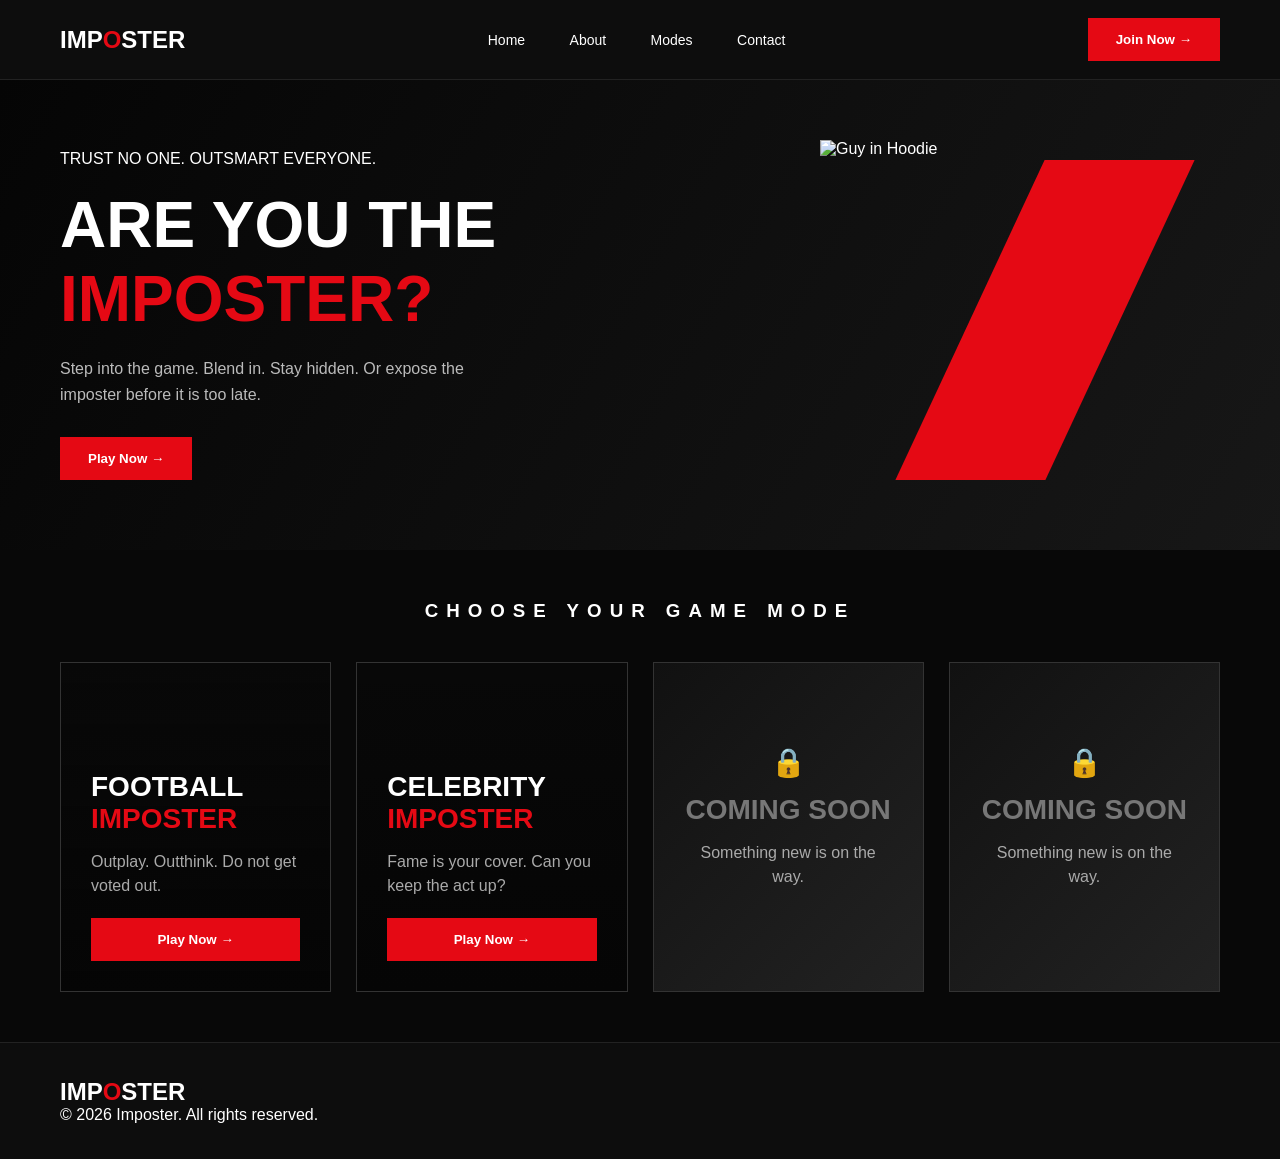
==== index.html @ 83793c0d "Add files via upload" ====
<!DOCTYPE html>
<html lang="en">
<head>
    <meta name="viewport" content="width=device-width, initial-scale=1.0" />
    <title>VeloVerse</title>
    <link rel="stylesheet" href="style.css" />
</head>
<body>
    <nav>
        <h1>IMP<span>O</span>STER</h1>
        <div>
            <a href="#">Home</a>
            <a href="#">About</a>
            <a href="#">Modes</a>
            <a href="#">Contact</a>
        </div>
        <button>Join Now →</button>
    </nav>

    <section class="hero">
        <div class="hero-text">
            <p>TRUST NO ONE. OUTSMART EVERYONE.</p>
            <h2>ARE YOU THE <span>IMPOSTER?</span></h2>
            <p class="desc">Step into the game. Blend in. Stay hidden. Or expose the imposter before it is too late.</p>
            <!-- Fixed: This button now calls the scroll function -->
            <button onclick="scrollToModes()">Play Now →</button>
        </div>
        <div class="hero-img">
            <div class="red-shape"></div>
            <div class="person">
            <img src="vailoVerse/images/guy.jpg" alt="Guy in Hoodie">
            </div>
        </div>
    </section>

    <section class="modes" id="modes">
        <h3>CHOOSE YOUR GAME MODE</h3>
        <div class="cards">
            <div class="card football">
                <h4>FOOTBALL <span>IMPOSTER</span></h4>
                <p>Outplay. Outthink. Do not get voted out.</p>
                
                <button onclick="playMode('football')">Play Now →</button>
            </div>
            <div class="card celebrity">
                <h4>CELEBRITY <span>IMPOSTER</span></h4>
                <p>Fame is your cover. Can you keep the act up?</p>
                
                <button onclick="playMode('celebrity')">Play Now →</button>
            </div>
            <div class="card locked">
                <h4>🔒</h4>
                <h4>COMING SOON</h4>
                <p>Something new is on the way.</p>
            </div>
            <div class="card locked">
                <h4>🔒</h4>
                <h4>COMING SOON</h4>
                <p>Something new is on the way.</p>
            </div>
        </div>
    </section>

    <footer>
        <h2>IMP<span>O</span>STER</h2>
        <p>© 2026 Imposter. All rights reserved.</p>
    </footer>

    <script src="script.js"></script>
</body>
</html>
---- style.css ----
* {
  margin: 0;
  padding: 0;
  box-sizing: border-box;
  font-family: Arial, sans-serif;
}

body {
  background: #080808;
  color: white;
}

nav {
  height: 80px;
  padding: 0 60px;
  display: flex;
  align-items: center;
  justify-content: space-between;
  background: #0d0d0d;
  border-bottom: 1px solid #222;
}

nav h1 span,
footer span {
  color: #e50914;
}

nav a {
  color: white;
  text-decoration: none;
  margin: 0 20px;
  font-size: 14px;
}

button {
  background: #e50914;
  color: white;
  border: none;
  padding: 14px 28px;
  cursor: pointer;
  font-weight: bold;
  transition: 0.3s;
}

button:hover {
  background: white;
  color: #e50914;
}

.hero {
  min-height: 430px;
  display: flex;
  align-items: center;
  justify-content: space-between;
  padding: 60px;
  background: linear-gradient(120deg, #050505, #171717);
}

.hero-text {
  width: 50%;
}

.hero-text h2 {
  font-size: 64px;
  margin: 20px 0;
}

.hero-text h2 span {
  color: #e50914;
  display: block;
}

.desc {
  color: #bbb;
  max-width: 440px;
  line-height: 1.6;
  margin-bottom: 30px;
}

.hero-img {
  width: 45%;
  height: 350px;
  position: relative;
}

.red-shape {
  position: absolute;
  right: 100px;
  top: 20px;
  width: 150px;
  height: 320px;
  background: #e50914;
  transform: skewX(-25deg);
}

.person {
  position: absolute;
  right: 0;
  top: 0;
  width: 400px;
  height: 400px;
  /* Use the link below */
  background: url('guy.png') no-repeat center right;
  background-size: contain;
  z-index: 2; /* This keeps him in front of the red mark */
}
.modes {
  padding: 50px 60px;
}

.modes h3 {
  text-align: center;
  letter-spacing: 8px;
  margin-bottom: 40px;
}

.cards {
  display: grid;
  grid-template-columns: repeat(4, 1fr);
  gap: 25px;
}

.card {
  height: 330px;
  padding: 30px;
  background: #111;
  border: 1px solid #333;
  display: flex;
  flex-direction: column;
  justify-content: flex-end;
  transition: 0.3s;
}

.card:hover {
  transform: translateY(-10px);
  border-color: #e50914;
}

.card h4 {
  font-size: 28px;
  margin-bottom: 15px;
}

.card h4 span {
  color: #e50914;
  display: block;
}

.card p {
  color: #aaa;
  line-height: 1.5;
  margin-bottom: 20px;
}

.football {
  background: linear-gradient(to top, #050505, transparent), url("https://images.unsplash.com/photo-1579952363873-27f3bade9f55") center/cover;
}

.celebrity {
  background: linear-gradient(to top, #050505, transparent), url("https://images.unsplash.com/photo-1516280440614-37939bbacd81") center/cover;
}

.locked {
  text-align: center;
  justify-content: center;
  background: linear-gradient(135deg, #111, #222);
  color: #777;
}

footer {
  padding: 35px 60px;
  background: #0d0d0d;
  border-top: 1px solid #222;
}

@media (max-width: 900px) {
  .hero {
    flex-direction: column;
  }

  .hero-text,
  .hero-img {
    width: 100%;
  }

  .cards {
    grid-template-columns: repeat(2, 1fr);
  }

  nav div {
    display: none;
  }
}

@media (max-width: 600px) {
  .cards {
    grid-template-columns: 1fr;
  }

  .hero-text h2 {
    font-size: 44px;
  }
}
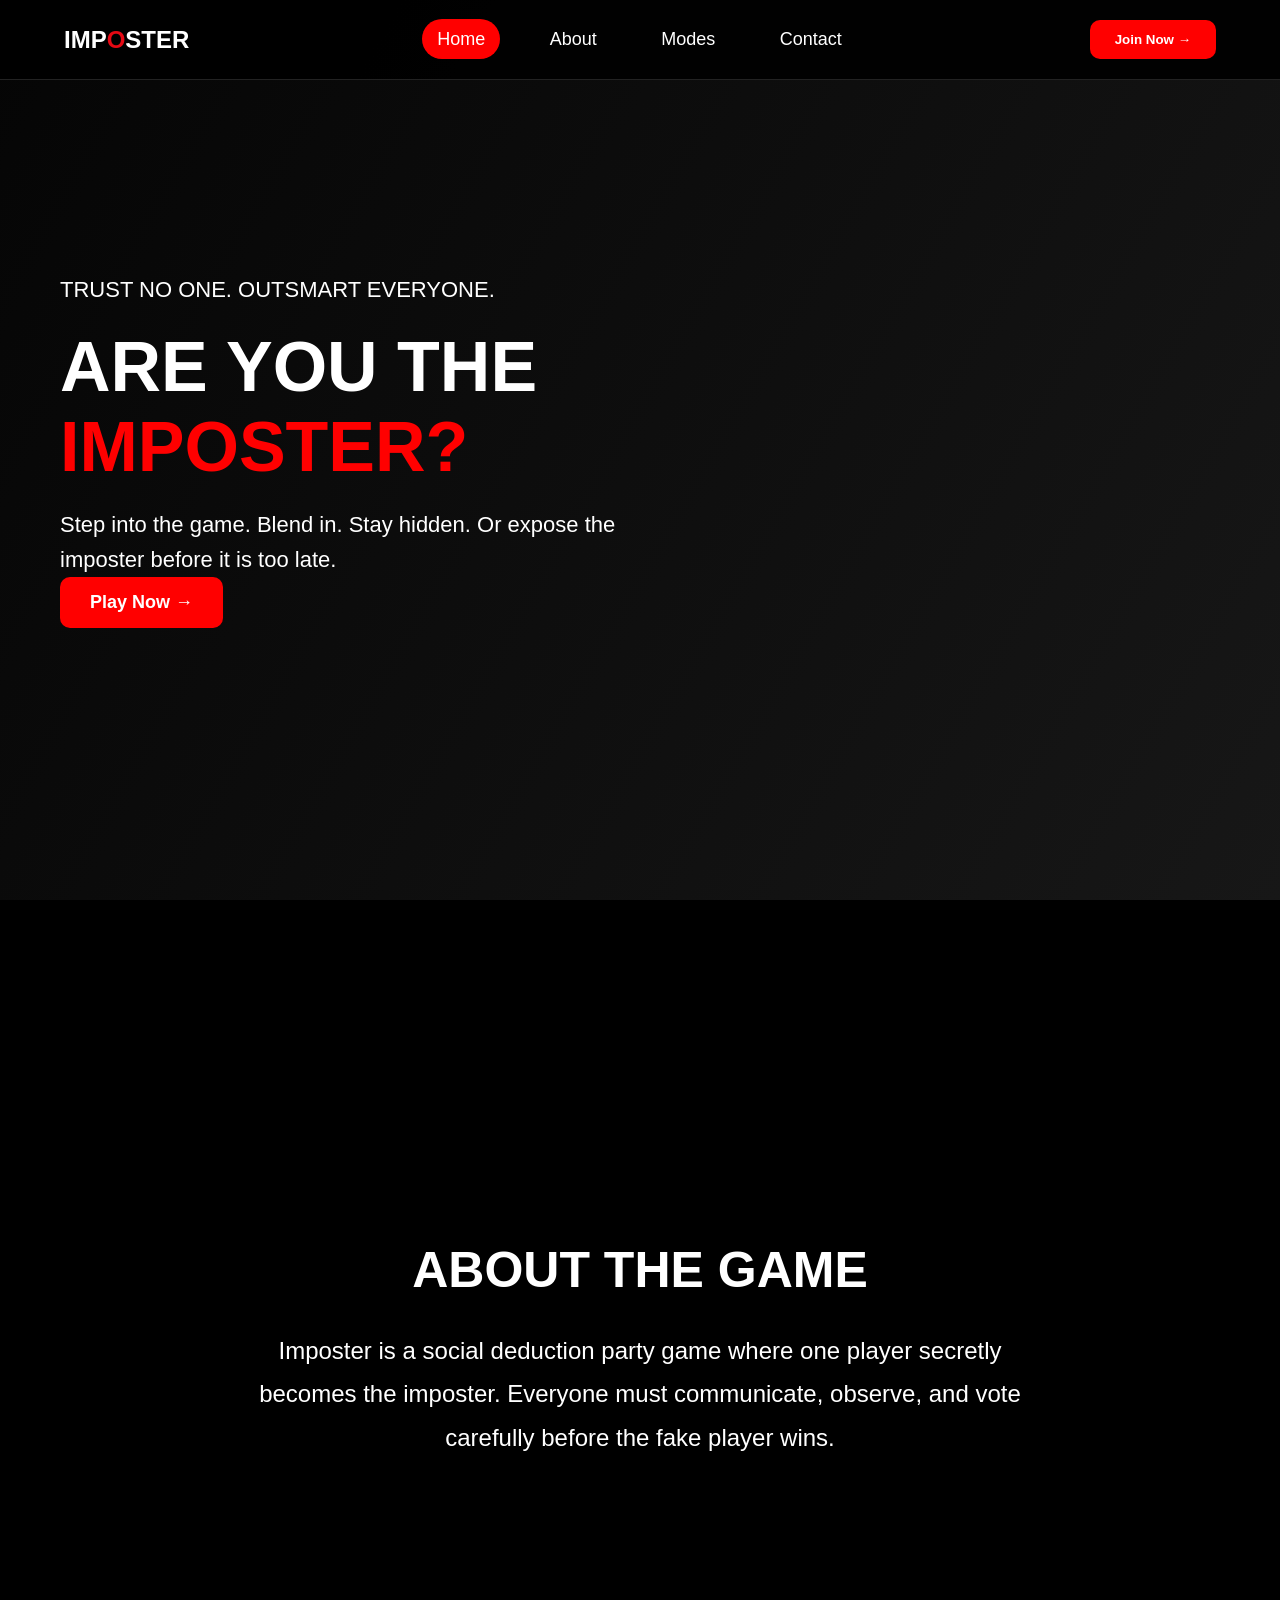
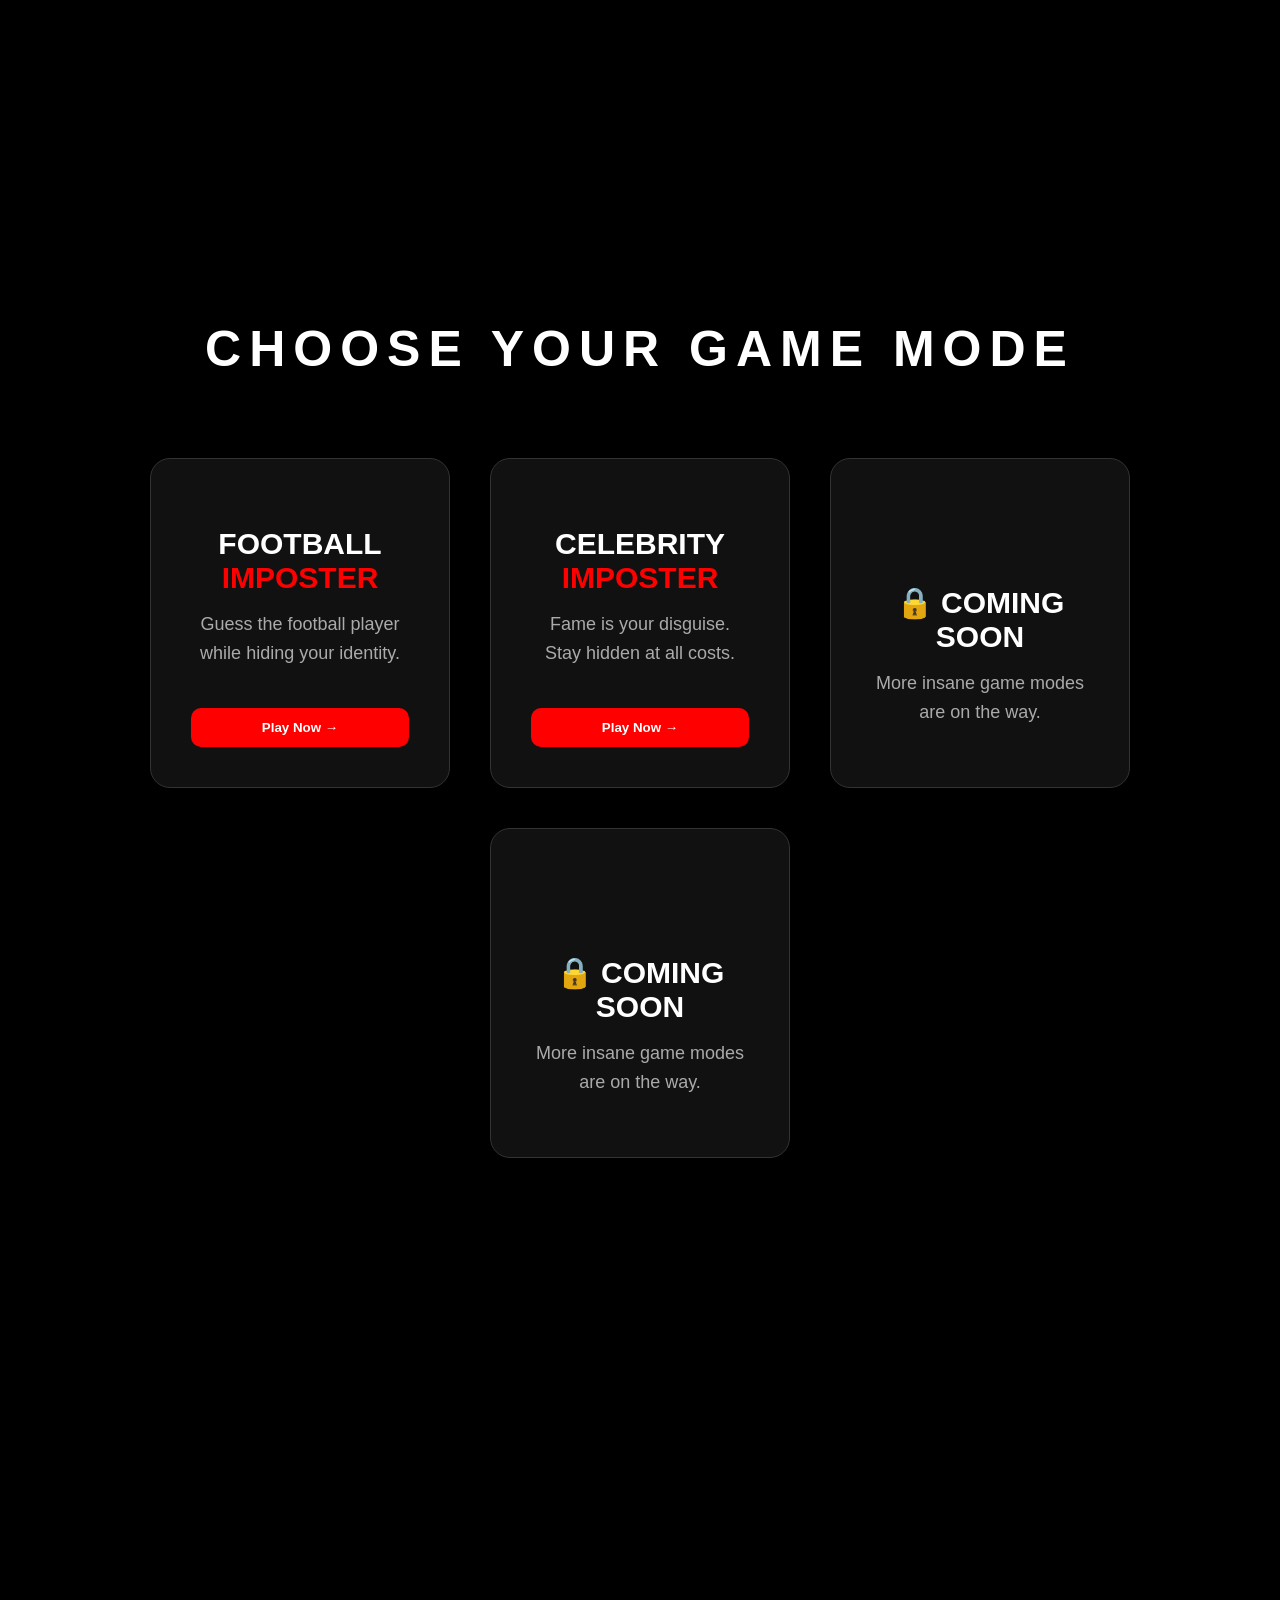
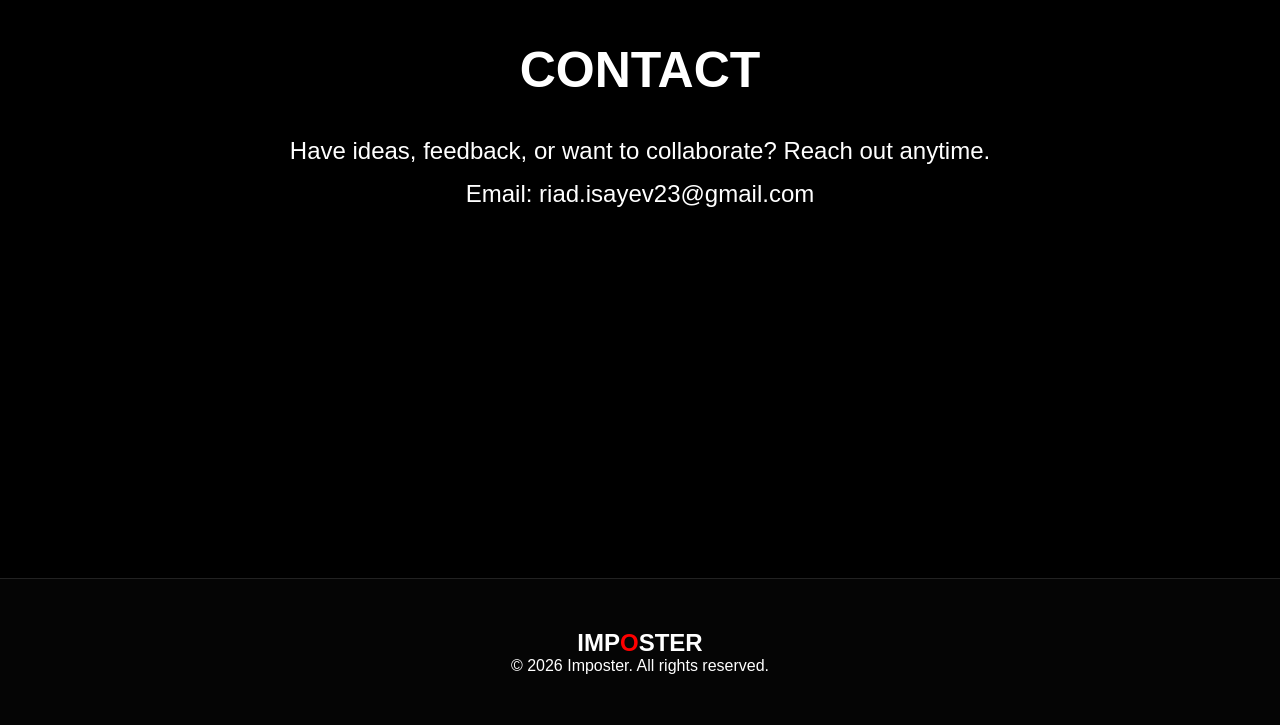
==== commit aec38337: "Add files via upload" ====
--- a/index.html
+++ b/index.html
@@ -1,73 +1,367 @@
 <!DOCTYPE html>
 <html lang="en">
+
 <head>
     <meta name="viewport" content="width=device-width, initial-scale=1.0" />
     <title>VeloVerse</title>
+
     <link rel="stylesheet" href="style.css" />
+
+    <style>
+
+        html {
+            scroll-behavior: smooth;
+        }
+
+        body {
+            margin: 0;
+            padding: 0;
+            background: black;
+            color: white;
+            font-family: Arial, sans-serif;
+        }
+
+        section {
+            min-height: 100vh;
+            padding: 100px 10%;
+            box-sizing: border-box;
+        }
+
+        .hero {
+            display: flex;
+            justify-content: space-between;
+            align-items: center;
+        }
+
+        .hero-text {
+            max-width: 600px;
+        }
+
+        .hero-text h2 {
+            font-size: 70px;
+        }
+
+        .hero-text p {
+            font-size: 22px;
+            line-height: 1.6;
+        }
+
+        .hero-text button {
+            padding: 15px 30px;
+            font-size: 18px;
+            border: none;
+            background: red;
+            color: white;
+            cursor: pointer;
+            border-radius: 10px;
+        }
+
+        .about,
+        .contact,
+        .modes {
+            display: flex;
+            flex-direction: column;
+            justify-content: center;
+            align-items: center;
+        }
+
+        .about h3,
+        .contact h3,
+        .modes h3 {
+            font-size: 50px;
+            margin-bottom: 30px;
+        }
+
+        .about p,
+        .contact p {
+            font-size: 24px;
+            max-width: 800px;
+            text-align: center;
+            line-height: 1.8;
+        }
+
+        .cards {
+            display: flex;
+            gap: 40px;
+            flex-wrap: wrap;
+            justify-content: center;
+            margin-top: 50px;
+        }
+
+        .card {
+            width: 300px;
+            padding: 40px;
+            background: #111;
+            border-radius: 20px;
+            text-align: center;
+        }
+
+        .card h4 {
+            font-size: 30px;
+        }
+
+        .card p {
+            font-size: 18px;
+            line-height: 1.6;
+        }
+
+        .card button {
+            margin-top: 20px;
+            padding: 12px 25px;
+            border: none;
+            background: red;
+            color: white;
+            border-radius: 10px;
+            cursor: pointer;
+        }
+
+        nav {
+            position: fixed;
+            width: 100%;
+            top: 0;
+            left: 0;
+            background: rgba(0,0,0,0.9);
+            display: flex;
+            justify-content: space-between;
+            align-items: center;
+            padding: 20px 5%;
+            z-index: 1000;
+            box-sizing: border-box;
+        }
+
+        nav a {
+            color: white;
+            text-decoration: none;
+            margin: 0 15px;
+            font-size: 18px;
+        }
+
+        nav button {
+            padding: 12px 25px;
+            border: none;
+            background: red;
+            color: white;
+            border-radius: 10px;
+            cursor: pointer;
+        }
+
+        footer {
+            text-align: center;
+            padding: 50px;
+            background: #050505;
+        }
+
+    </style>
 </head>
+
 <body>
+
     <nav>
+
         <h1>IMP<span>O</span>STER</h1>
+
         <div>
-            <a href="#">Home</a>
-            <a href="#">About</a>
-            <a href="#">Modes</a>
-            <a href="#">Contact</a>
+            <a href="#home">Home</a>
+            <a href="#about">About</a>
+            <a href="#modes">Modes</a>
+            <a href="#contact">Contact</a>
         </div>
-        <button>Join Now →</button>
+
+        <button onclick="scrollToModes()">
+            Join Now →
+        </button>
+
     </nav>
 
-    <section class="hero">
+    <!-- HERO -->
+
+    <section class="hero" id="home">
+
         <div class="hero-text">
+
             <p>TRUST NO ONE. OUTSMART EVERYONE.</p>
-            <h2>ARE YOU THE <span>IMPOSTER?</span></h2>
-            <p class="desc">Step into the game. Blend in. Stay hidden. Or expose the imposter before it is too late.</p>
-            <!-- Fixed: This button now calls the scroll function -->
-            <button onclick="scrollToModes()">Play Now →</button>
+
+            <h2>
+                ARE YOU THE <span style="color:red;">IMPOSTER?</span>
+            </h2>
+
+            <p>
+                Step into the game. Blend in. Stay hidden.
+                Or expose the imposter before it is too late.
+            </p>
+
+            <button onclick="scrollToModes()">
+                Play Now →
+            </button>
+
         </div>
+
         <div class="hero-img">
-            <div class="red-shape"></div>
-            <div class="person">
-            <img src="vailoVerse/images/guy.jpg" alt="Guy in Hoodie">
+
+        </div>
+
+    </section>
+
+    <!-- ABOUT -->
+
+    <section id="about" class="about">
+
+        <h3>ABOUT THE GAME</h3>
+
+        <p>
+            Imposter is a social deduction party game where one player
+            secretly becomes the imposter. Everyone must communicate,
+            observe, and vote carefully before the fake player wins.
+        </p>
+
+    </section>
+
+    <!-- MODES -->
+
+    <section class="modes" id="modes">
+
+        <h3>CHOOSE YOUR GAME MODE</h3>
+
+        <div class="cards">
+
+            <div class="card">
+
+                <h4>
+                    FOOTBALL <span style="color:red;">IMPOSTER</span>
+                </h4>
+
+                <p>
+                    Guess the football player while hiding your identity.
+                </p>
+
+                <button onclick="playMode('football')">
+                    Play Now →
+                </button>
+
             </div>
+
+            <div class="card">
+
+                <h4>
+                    CELEBRITY <span style="color:red;">IMPOSTER</span>
+                </h4>
+
+                <p>
+                    Fame is your disguise. Stay hidden at all costs.
+                </p>
+
+                <button onclick="playMode('celebrity')">
+                    Play Now →
+                </button>
+
+            </div>
+
+            <div class="card">
+
+                <h4>🔒 COMING SOON</h4>
+
+                <p>
+                    More insane game modes are on the way.
+                </p>
+
+            </div>
+
+            <div class="card">
+
+                <h4>🔒 COMING SOON</h4>
+
+                <p>
+                    More insane game modes are on the way.
+                </p>
+
+            </div>
+
         </div>
+
     </section>
 
-    <section class="modes" id="modes">
-        <h3>CHOOSE YOUR GAME MODE</h3>
-        <div class="cards">
-            <div class="card football">
-                <h4>FOOTBALL <span>IMPOSTER</span></h4>
-                <p>Outplay. Outthink. Do not get voted out.</p>
-                
-                <button onclick="playMode('football')">Play Now →</button>
-            </div>
-            <div class="card celebrity">
-                <h4>CELEBRITY <span>IMPOSTER</span></h4>
-                <p>Fame is your cover. Can you keep the act up?</p>
-                
-                <button onclick="playMode('celebrity')">Play Now →</button>
-            </div>
-            <div class="card locked">
-                <h4>🔒</h4>
-                <h4>COMING SOON</h4>
-                <p>Something new is on the way.</p>
-            </div>
-            <div class="card locked">
-                <h4>🔒</h4>
-                <h4>COMING SOON</h4>
-                <p>Something new is on the way.</p>
-            </div>
-        </div>
+    <!-- CONTACT -->
+
+    <section id="contact" class="contact">
+
+        <h3>CONTACT</h3>
+
+        <p>
+            Have ideas, feedback, or want to collaborate?
+            Reach out anytime.
+        </p>
+
+        <p>
+            Email: riad.isayev23@gmail.com
+        </p>
+
     </section>
 
+    <!-- FOOTER -->
+
     <footer>
-        <h2>IMP<span>O</span>STER</h2>
-        <p>© 2026 Imposter. All rights reserved.</p>
+
+        <h2>
+            IMP<span style="color:red;">O</span>STER
+        </h2>
+
+        <p>
+            © 2026 Imposter. All rights reserved.
+        </p>
+
     </footer>
 
-    <script src="script.js"></script>
+    <script>
+
+        function scrollToModes() {
+            document
+                .getElementById("modes")
+                .scrollIntoView({
+                    behavior: "smooth"
+                });
+        }
+
+        function playMode(mode) {
+
+            if (mode === "football") {
+                window.location.href = "football.html";
+            }
+
+            if (mode === "celebrity") {
+                window.location.href = "celebrity.html";
+            }
+
+        }
+
+    </script>
+
 </body>
+
 </html>
 
-
+<script>
+const sections = document.querySelectorAll("section");
+const navLinks = document.querySelectorAll("nav a");
+
+window.addEventListener("scroll", () => {
+  let current = "";
+
+  sections.forEach(section => {
+    const sectionTop = section.offsetTop - 120;
+    const sectionHeight = section.clientHeight;
+
+    if (window.scrollY >= sectionTop && window.scrollY < sectionTop + sectionHeight) {
+      current = section.getAttribute("id");
+    }
+  });
+
+  navLinks.forEach(link => {
+    link.classList.remove("active");
+
+    if (link.getAttribute("href") === "#" + current) {
+      link.classList.add("active");
+    }
+  });
+});
+</script>
+
--- a/style.css
+++ b/style.css
@@ -100,7 +100,7 @@
   width: 400px;
   height: 400px;
   /* Use the link below */
-  background: url('guy.png') no-repeat center right;
+  background: url('') no-repeat center right;
   background-size: contain;
   z-index: 2; /* This keeps him in front of the red mark */
 }
@@ -202,3 +202,57 @@
   }
 }
 
+html {
+    scroll-behavior: smooth;
+}
+
+section {
+    min-height: 100vh;
+    padding: 100px 10%;
+}
+
+.hero {
+    min-height: 100vh;
+}
+
+.about,
+.contact {
+    min-height: 100vh;
+    padding: 120px 10%;
+    display: flex;
+    flex-direction: column;
+    justify-content: center;
+    align-items: center;
+    text-align: center;
+}
+
+.about h3,
+.contact h3,
+.modes h3 {
+    font-size: 48px;
+    margin-bottom: 30px;
+}
+
+.about p,
+.contact p {
+    font-size: 24px;
+    max-width: 800px;
+    line-height: 1.7;
+}
+
+.modes {
+    min-height: 100vh;
+    padding: 120px 10%;
+}
+nav a {
+  color: white;
+  text-decoration: none;
+  padding: 10px 15px;
+  border-radius: 20px;
+  transition: 0.3s;
+}
+
+nav a.active {
+  background: red;
+  color: white;
+}
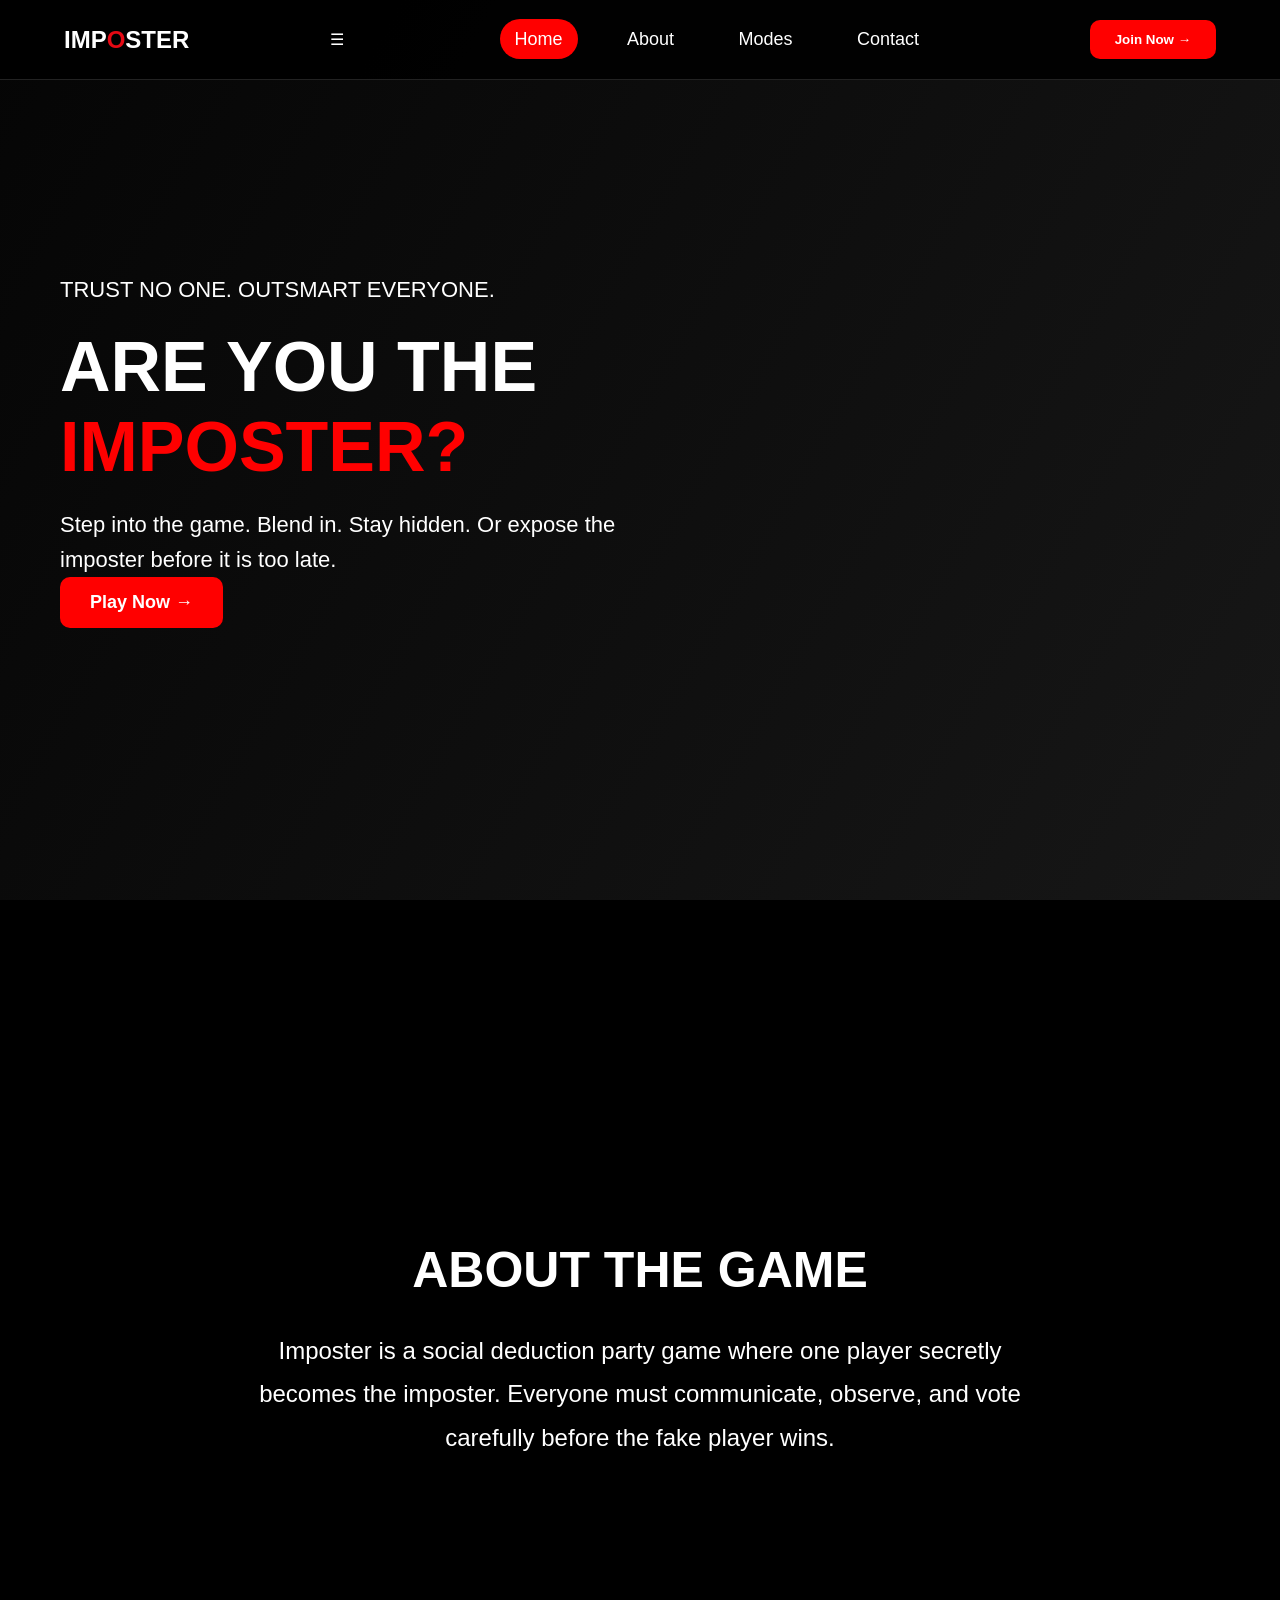
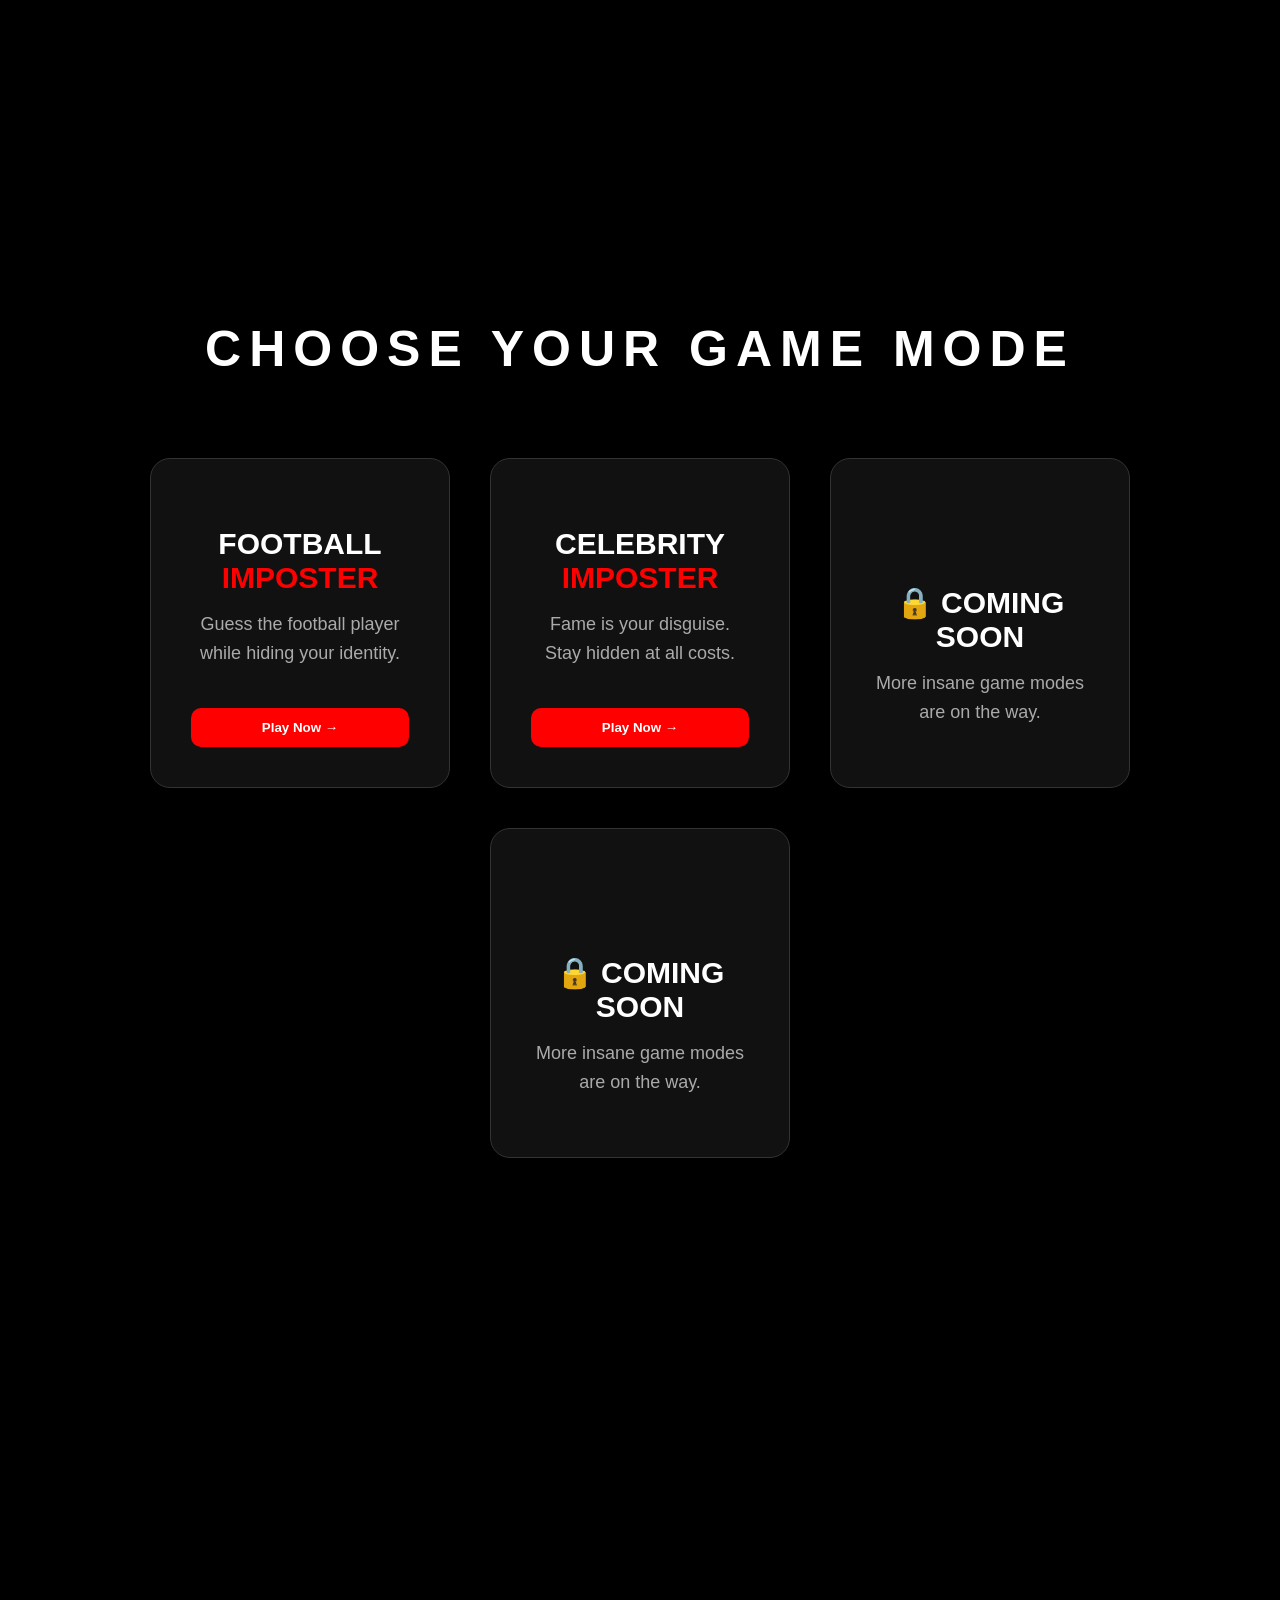
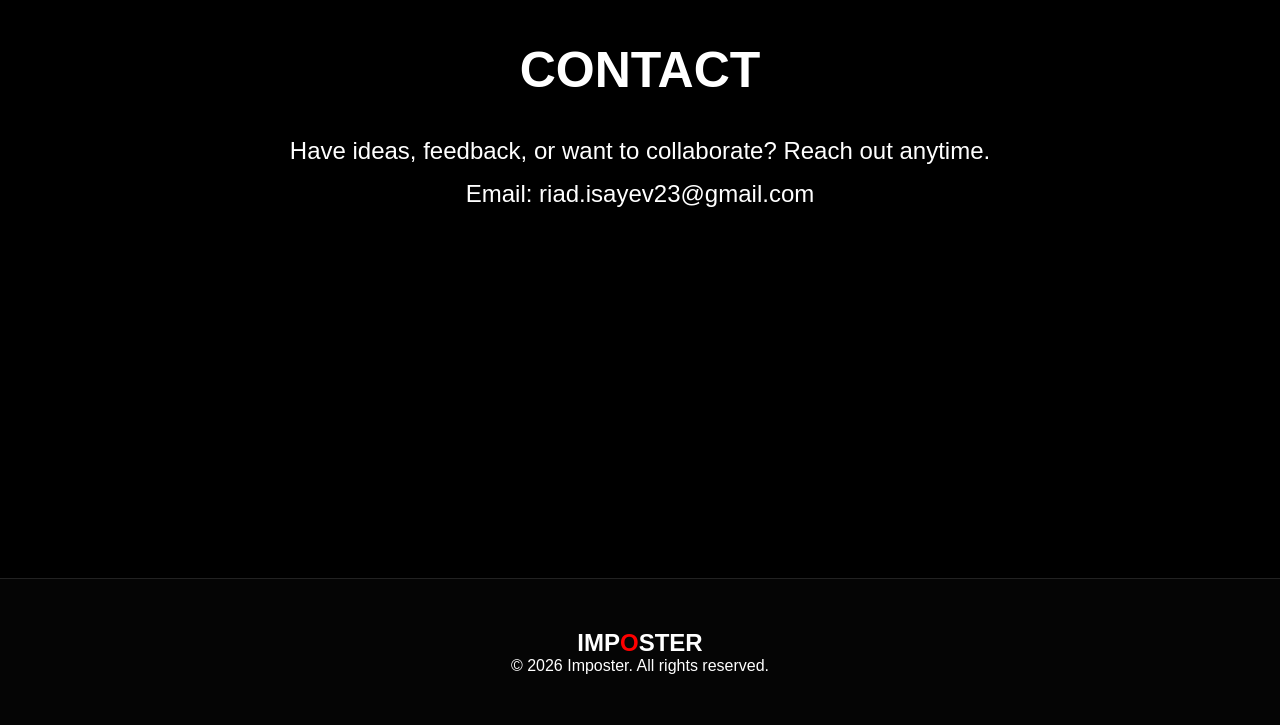
==== commit 5ba142ad: "Update index.html" ====
--- a/index.html
+++ b/index.html
@@ -160,13 +160,16 @@
 
         <h1>IMP<span>O</span>STER</h1>
 
-        <div>
-            <a href="#home">Home</a>
-            <a href="#about">About</a>
-            <a href="#modes">Modes</a>
-            <a href="#contact">Contact</a>
-        </div>
-
+       <div class="menu-btn" onclick="toggleMenu()">
+    ☰
+</div>
+
+<div class="nav-links">
+    <a href="#home">Home</a>
+    <a href="#about">About</a>
+    <a href="#modes">Modes</a>
+    <a href="#contact">Contact</a>
+</div>
         <button onclick="scrollToModes()">
             Join Now →
         </button>
--- a/style.css
+++ b/style.css
@@ -255,4 +255,202 @@
 nav a.active {
   background: red;
   color: white;
-}+}
+/* PHONE SCREEN FIX */
+
+@media (max-width: 768px) {
+
+  nav {
+    padding: 15px 20px;
+    height: auto;
+    flex-direction: column;
+    gap: 12px;
+  }
+
+  nav h1 {
+    font-size: 26px;
+  }
+
+  nav div {
+    display: flex;
+    flex-wrap: wrap;
+    justify-content: center;
+    gap: 8px;
+  }
+
+  nav a {
+    font-size: 14px;
+    margin: 0;
+    padding: 8px 10px;
+  }
+
+  nav button {
+    padding: 10px 18px;
+    font-size: 14px;
+  }
+
+  section {
+    padding: 90px 6%;
+  }
+
+  .hero {
+    flex-direction: column;
+    text-align: center;
+    padding-top: 150px;
+  }
+
+  .hero-text {
+    width: 100%;
+    max-width: 100%;
+  }
+
+  .hero-text h2 {
+    font-size: 42px;
+  }
+
+  .hero-text p {
+    font-size: 18px;
+  }
+
+  .hero-img {
+    width: 100%;
+    height: 250px;
+    margin-top: 30px;
+  }
+
+  .cards {
+    display: flex;
+    flex-direction: column;
+    align-items: center;
+  }
+
+  .card {
+    width: 100%;
+    max-width: 330px;
+  }
+
+  .about h3,
+  .contact h3,
+  .modes h3 {
+    font-size: 34px;
+  }
+
+  .about p,
+  .contact p {
+    font-size: 18px;
+  }
+
+  footer {
+    padding: 30px 20px;
+  }
+}
+@media screen and (max-width: 768px) {
+
+  nav {
+    padding: 15px;
+  }
+
+ 
+
+  nav button {
+    display: none;
+  }
+
+  .hero-text {
+    width: 100%;
+    text-align: center;
+  }
+
+  .hero-text h2 {
+    font-size: 40px;
+  }
+
+  .hero-text p {
+    font-size: 16px;
+  }
+
+  .cards {
+    display: flex;
+    flex-direction: column;
+    align-items: center;
+  }
+
+  .card {
+    width: 90%;
+    max-width: 350px;
+  }
+
+  .about p,
+  .contact p {
+    font-size: 18px;
+    width: 95%;
+  }
+
+  h3 {
+    font-size: 32px;
+  }
+}
+@media (max-width: 768px) {
+
+  nav {
+    position: relative;
+    height: auto;
+    padding: 20px;
+    flex-direction: column;
+    gap: 18px;
+  }
+
+  nav h1 {
+    font-size: 32px;
+  }
+
+  nav div {
+    display: grid;
+    grid-template-columns: 1fr 1fr;
+    gap: 12px;
+    width: 100%;
+    text-align: center;
+  }
+
+  nav a {
+    margin: 0;
+    font-size: 20px;
+    padding: 12px;
+  }
+
+  nav button {
+    width: 80%;
+    font-size: 18px;
+  }
+
+  section {
+    padding: 60px 6%;
+  }
+
+  .hero {
+    padding-top: 40px;
+    text-align: center;
+  }
+
+  .hero-text {
+    width: 100%;
+  }
+
+  .hero-text h2 {
+    font-size: 58px;
+    line-height: 1.2;
+    word-break: normal;
+  }
+
+  .hero-text p {
+    font-size: 22px;
+  }
+
+  .cards {
+    grid-template-columns: 1fr;
+  }
+
+  .card {
+    width: 100%;
+  }
+}
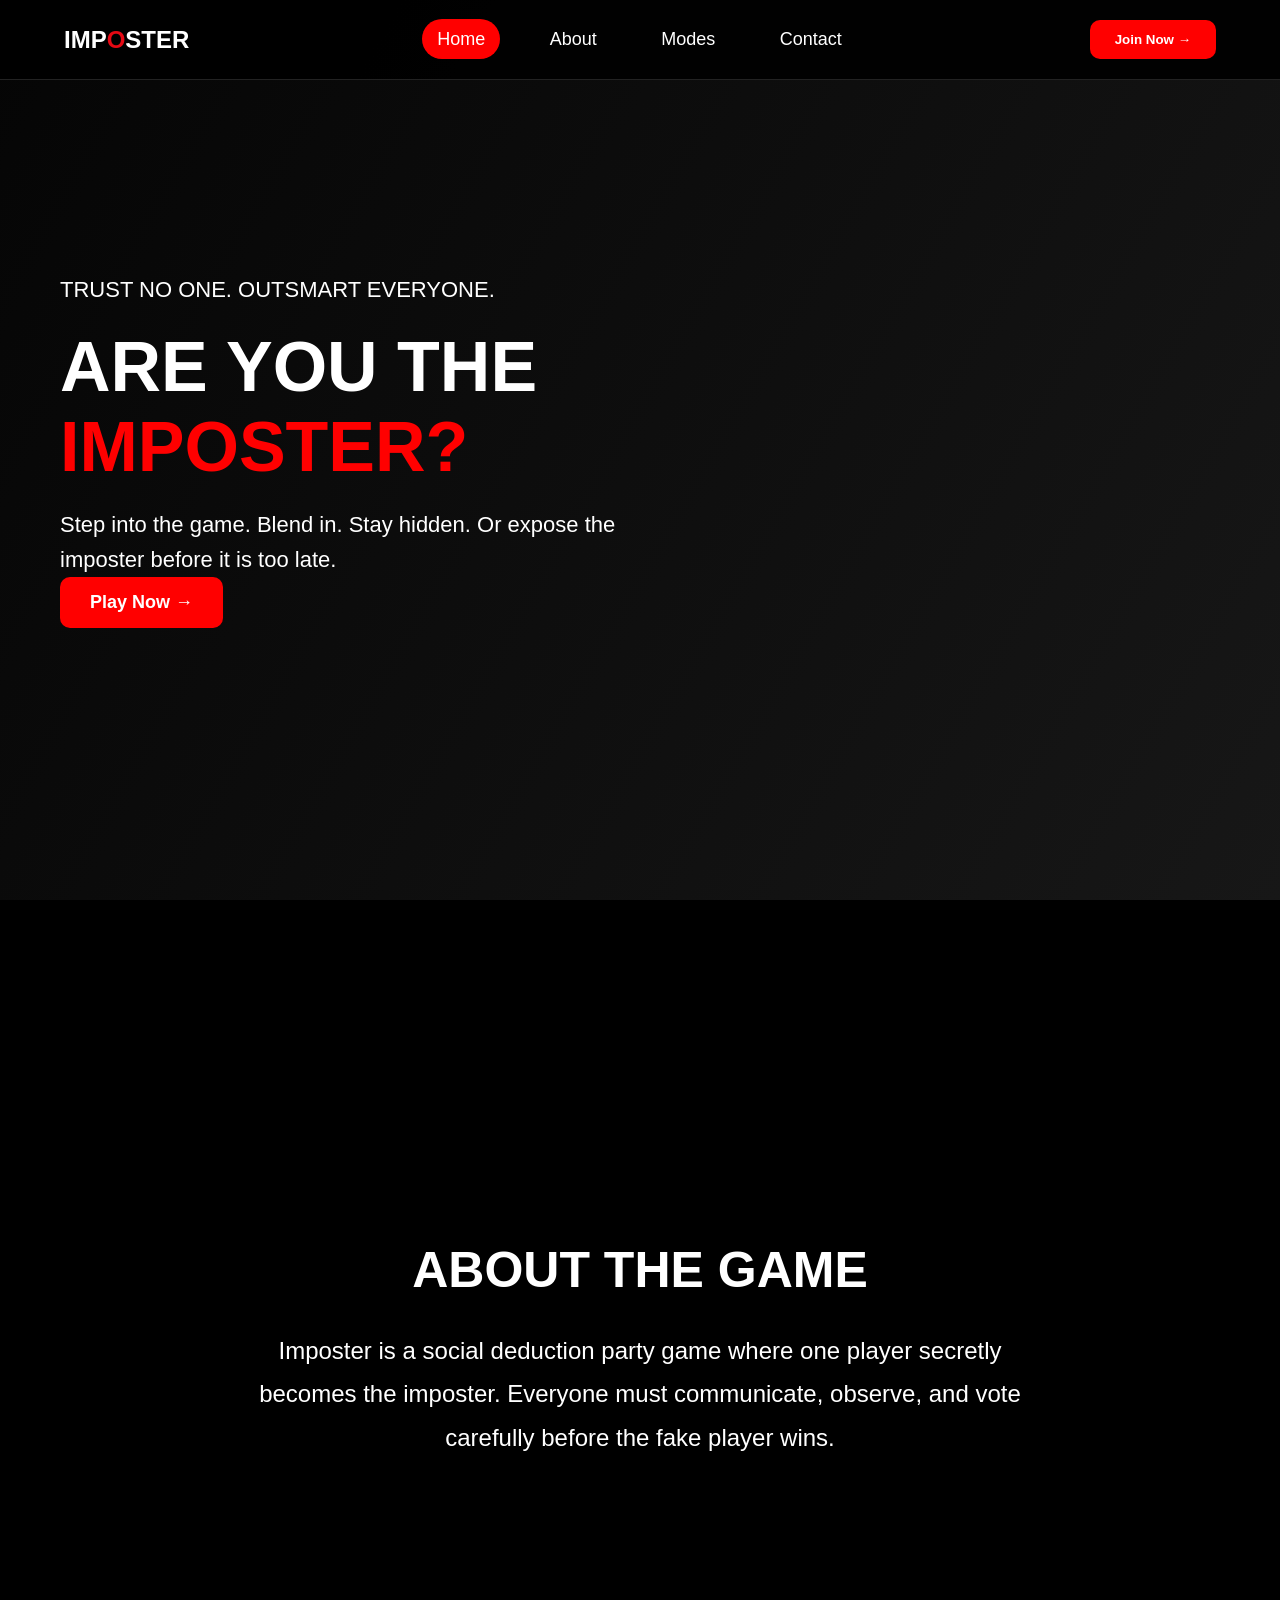
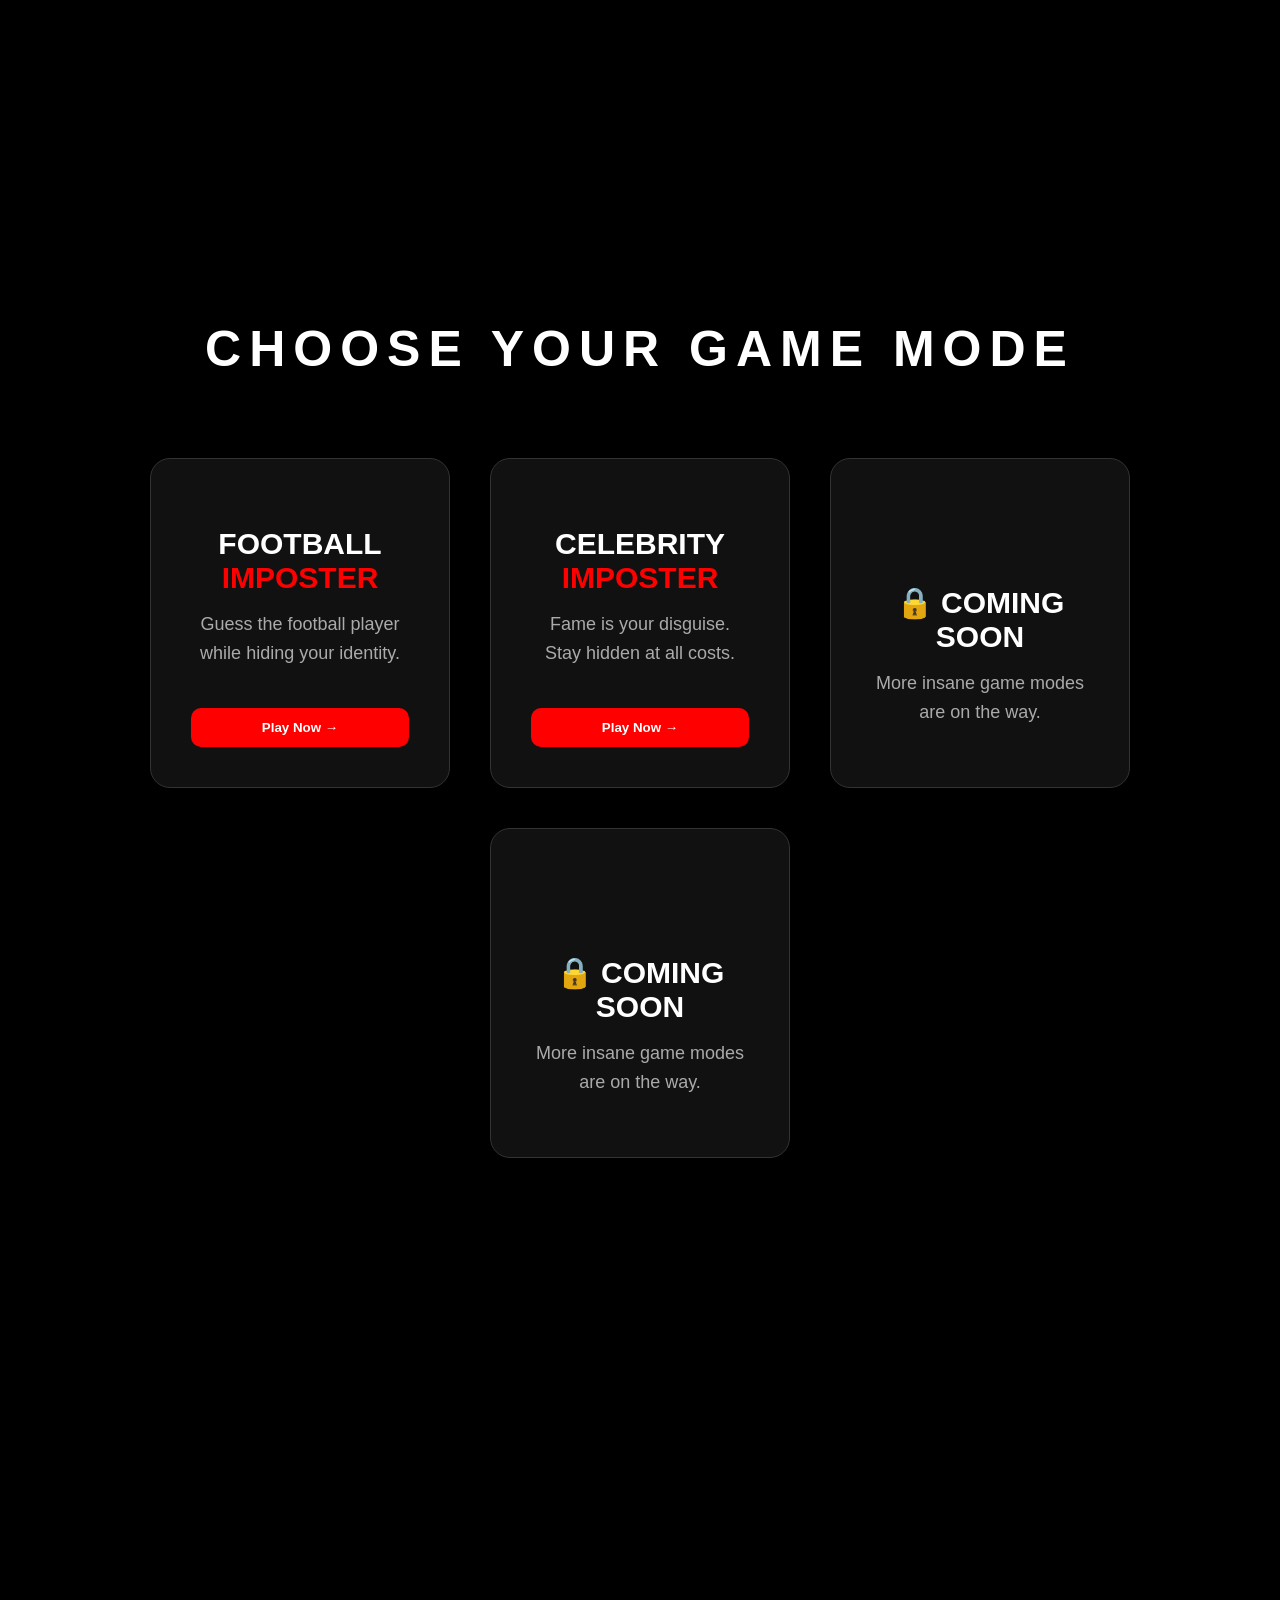
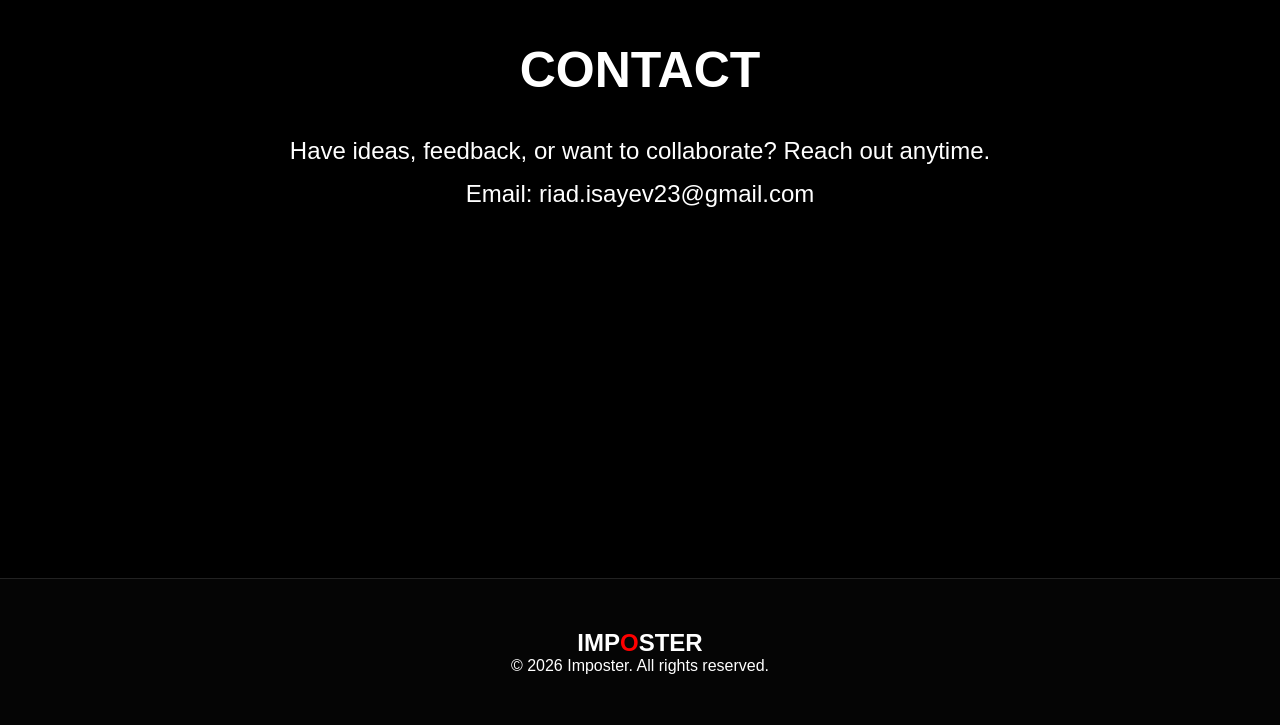
==== commit fd5fe1f1: "Update index.html" ====
--- a/index.html
+++ b/index.html
@@ -159,12 +159,7 @@
     <nav>
 
         <h1>IMP<span>O</span>STER</h1>
-
-       <div class="menu-btn" onclick="toggleMenu()">
-    ☰
-</div>
-
-<div class="nav-links">
+<div>
     <a href="#home">Home</a>
     <a href="#about">About</a>
     <a href="#modes">Modes</a>
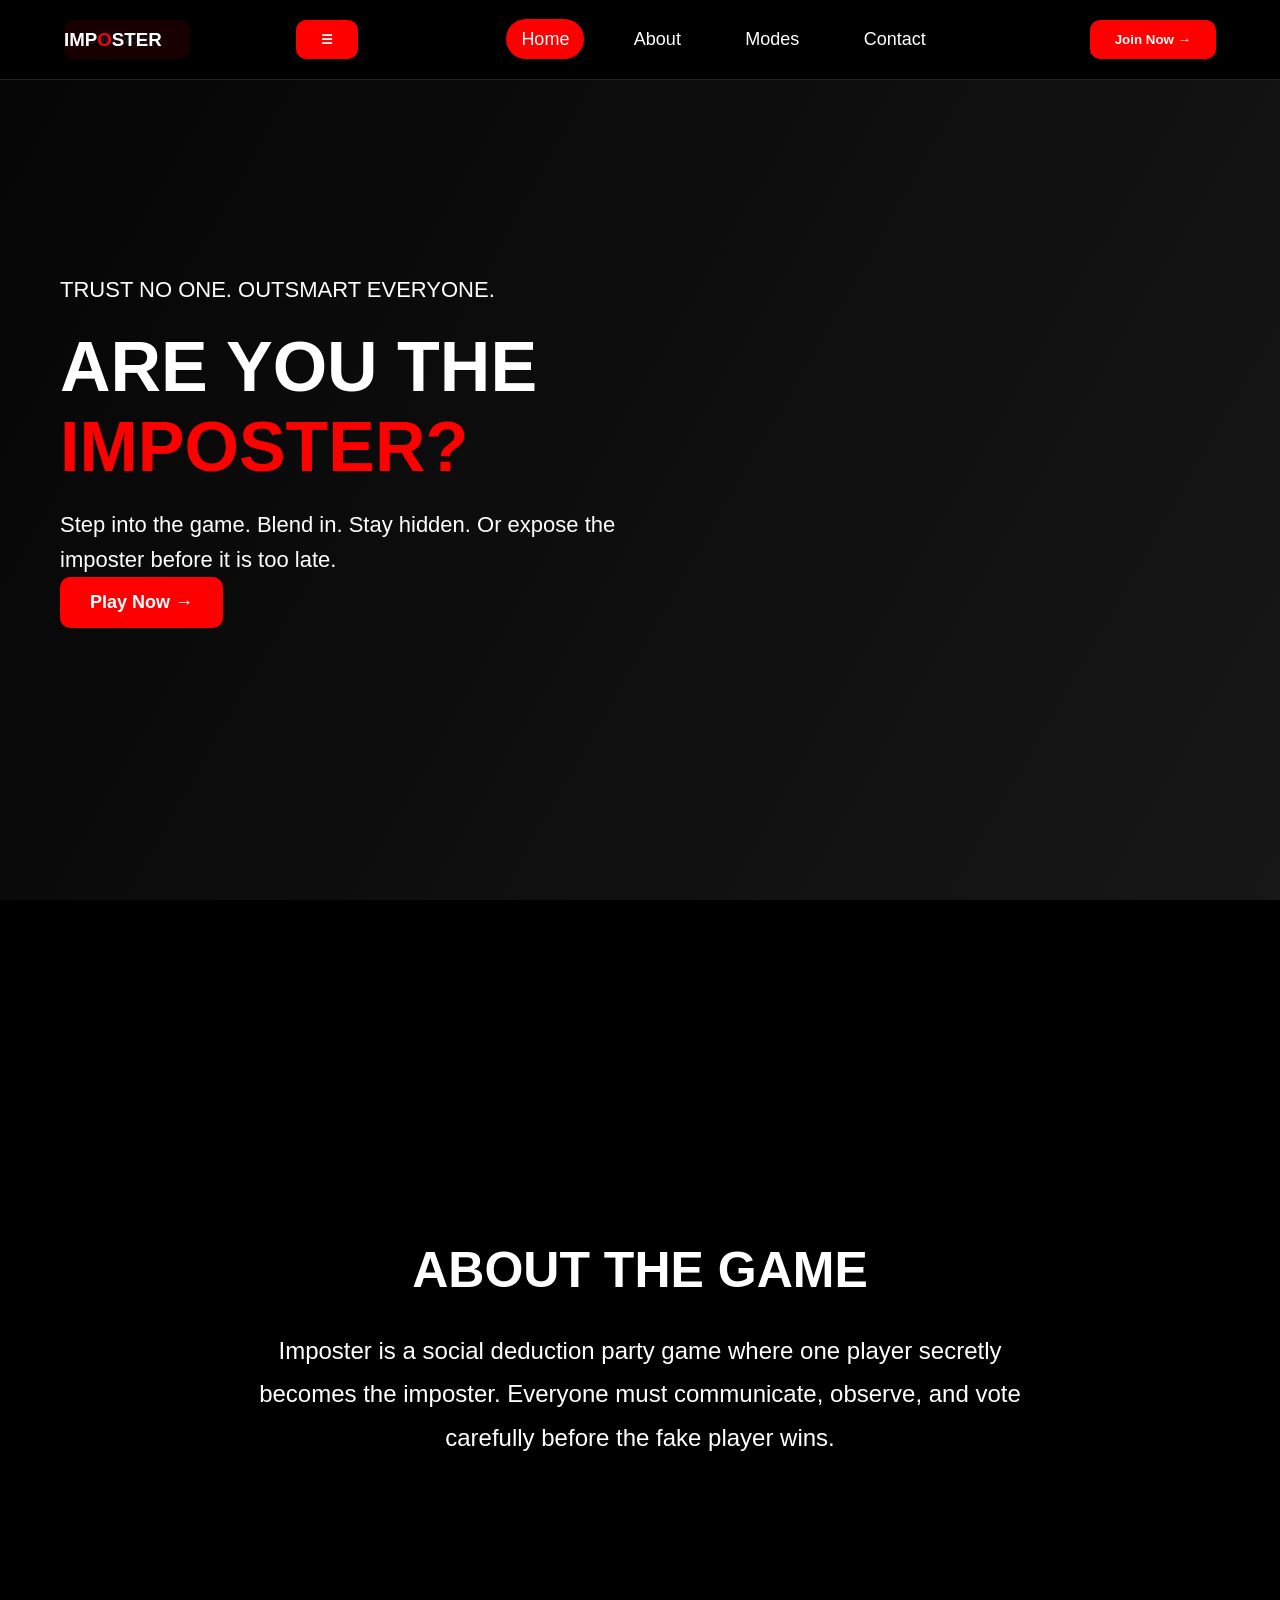
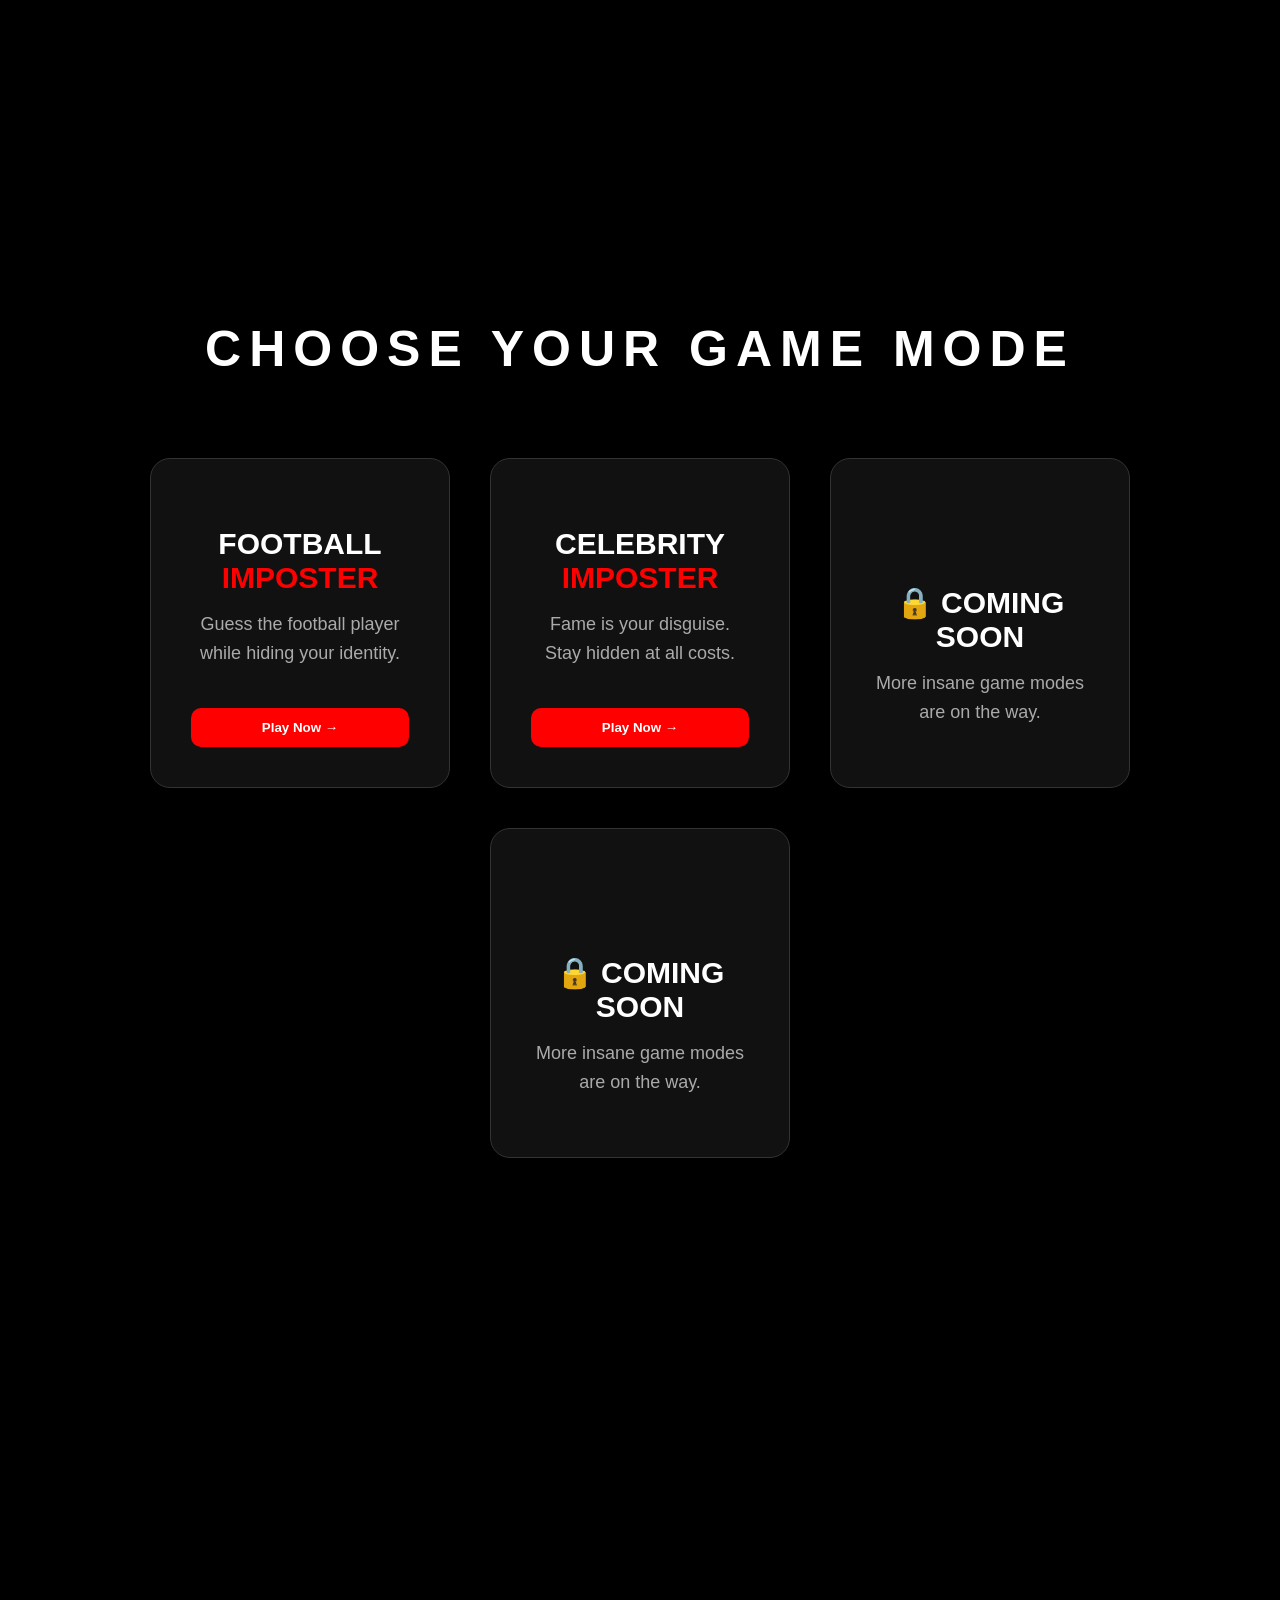
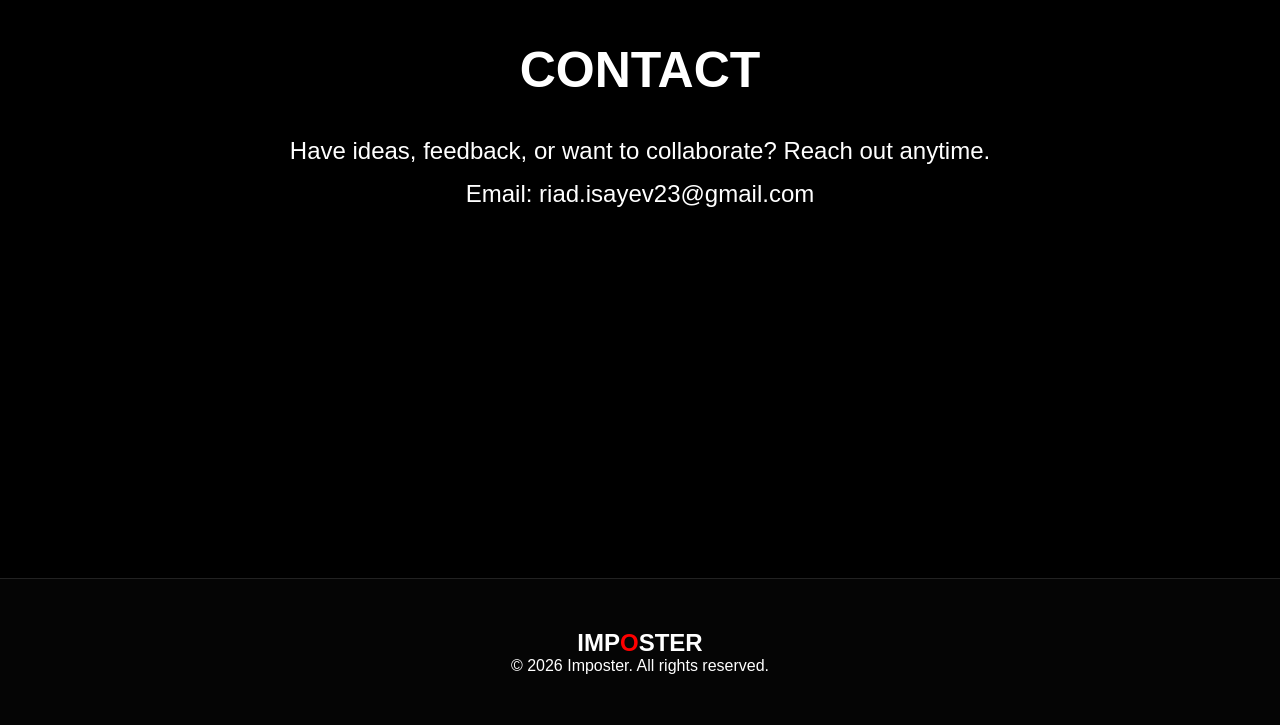
==== commit 9a57d901: "Add files via upload" ====
--- a/index.html
+++ b/index.html
@@ -157,14 +157,22 @@
 <body>
 
     <nav>
-
-        <h1>IMP<span>O</span>STER</h1>
-<div>
+      
+
+<nav>
+  <h1>IMP<span>O</span>STER</h1>
+
+  <button id="menuBtn" class="menu-btn">☰</button>
+
+  <div id="mobileMenu" class="nav-links">
     <a href="#home">Home</a>
     <a href="#about">About</a>
     <a href="#modes">Modes</a>
     <a href="#contact">Contact</a>
-</div>
+  </div>
+
+  <button class="join-btn" onclick="scrollToModes()">Join Now →</button>
+</nav>
         <button onclick="scrollToModes()">
             Join Now →
         </button>
@@ -361,5 +369,4 @@
     }
   });
 });
-</script>
-
+</script>
--- a/style.css
+++ b/style.css
@@ -99,11 +99,11 @@
   top: 0;
   width: 400px;
   height: 400px;
-  /* Use the link below */
   background: url('') no-repeat center right;
   background-size: contain;
-  z-index: 2; /* This keeps him in front of the red mark */
-}
+  z-index: 2;
+}
+
 .modes {
   padding: 50px 60px;
 }
@@ -153,11 +153,13 @@
 }
 
 .football {
-  background: linear-gradient(to top, #050505, transparent), url("https://images.unsplash.com/photo-1579952363873-27f3bade9f55") center/cover;
+  background: linear-gradient(to top, #050505, transparent),
+  url("https://images.unsplash.com/photo-1579952363873-27f3bade9f55") center/cover;
 }
 
 .celebrity {
-  background: linear-gradient(to top, #050505, transparent), url("https://images.unsplash.com/photo-1516280440614-37939bbacd81") center/cover;
+  background: linear-gradient(to top, #050505, transparent),
+  url("https://images.unsplash.com/photo-1516280440614-37939bbacd81") center/cover;
 }
 
 .locked {
@@ -174,6 +176,7 @@
 }
 
 @media (max-width: 900px) {
+
   .hero {
     flex-direction: column;
   }
@@ -193,6 +196,7 @@
 }
 
 @media (max-width: 600px) {
+
   .cards {
     grid-template-columns: 1fr;
   }
@@ -203,47 +207,48 @@
 }
 
 html {
-    scroll-behavior: smooth;
+  scroll-behavior: smooth;
 }
 
 section {
-    min-height: 100vh;
-    padding: 100px 10%;
+  min-height: 100vh;
+  padding: 100px 10%;
 }
 
 .hero {
-    min-height: 100vh;
+  min-height: 100vh;
 }
 
 .about,
 .contact {
-    min-height: 100vh;
-    padding: 120px 10%;
-    display: flex;
-    flex-direction: column;
-    justify-content: center;
-    align-items: center;
-    text-align: center;
+  min-height: 100vh;
+  padding: 120px 10%;
+  display: flex;
+  flex-direction: column;
+  justify-content: center;
+  align-items: center;
+  text-align: center;
 }
 
 .about h3,
 .contact h3,
 .modes h3 {
-    font-size: 48px;
-    margin-bottom: 30px;
+  font-size: 48px;
+  margin-bottom: 30px;
 }
 
 .about p,
 .contact p {
-    font-size: 24px;
-    max-width: 800px;
-    line-height: 1.7;
+  font-size: 24px;
+  max-width: 800px;
+  line-height: 1.7;
 }
 
 .modes {
-    min-height: 100vh;
-    padding: 120px 10%;
-}
+  min-height: 100vh;
+  padding: 120px 10%;
+}
+
 nav a {
   color: white;
   text-decoration: none;
@@ -344,113 +349,30 @@
     padding: 30px 20px;
   }
 }
-@media screen and (max-width: 768px) {
-
-  nav {
-    padding: 15px;
-  }
-
- 
-
-  nav button {
+.menu-toggle {
+  display: none;
+  font-size: 32px;
+  cursor: pointer;
+}
+
+@media (max-width: 768px) {
+  .menu-toggle {
+    display: block;
+  }
+
+  .nav-links {
     display: none;
-  }
-
-  .hero-text {
-    width: 100%;
+    position: absolute;
+    top: 80px;
+    left: 0;
+    width: 100%;
+    background: #111;
+    flex-direction: column;
     text-align: center;
-  }
-
-  .hero-text h2 {
-    font-size: 40px;
-  }
-
-  .hero-text p {
-    font-size: 16px;
-  }
-
-  .cards {
+    padding: 20px 0;
+  }
+
+  .nav-links.show {
     display: flex;
-    flex-direction: column;
-    align-items: center;
-  }
-
-  .card {
-    width: 90%;
-    max-width: 350px;
-  }
-
-  .about p,
-  .contact p {
-    font-size: 18px;
-    width: 95%;
-  }
-
-  h3 {
-    font-size: 32px;
-  }
-}
-@media (max-width: 768px) {
-
-  nav {
-    position: relative;
-    height: auto;
-    padding: 20px;
-    flex-direction: column;
-    gap: 18px;
-  }
-
-  nav h1 {
-    font-size: 32px;
-  }
-
-  nav div {
-    display: grid;
-    grid-template-columns: 1fr 1fr;
-    gap: 12px;
-    width: 100%;
-    text-align: center;
-  }
-
-  nav a {
-    margin: 0;
-    font-size: 20px;
-    padding: 12px;
-  }
-
-  nav button {
-    width: 80%;
-    font-size: 18px;
-  }
-
-  section {
-    padding: 60px 6%;
-  }
-
-  .hero {
-    padding-top: 40px;
-    text-align: center;
-  }
-
-  .hero-text {
-    width: 100%;
-  }
-
-  .hero-text h2 {
-    font-size: 58px;
-    line-height: 1.2;
-    word-break: normal;
-  }
-
-  .hero-text p {
-    font-size: 22px;
-  }
-
-  .cards {
-    grid-template-columns: 1fr;
-  }
-
-  .card {
-    width: 100%;
-  }
-}
+  }
+}
